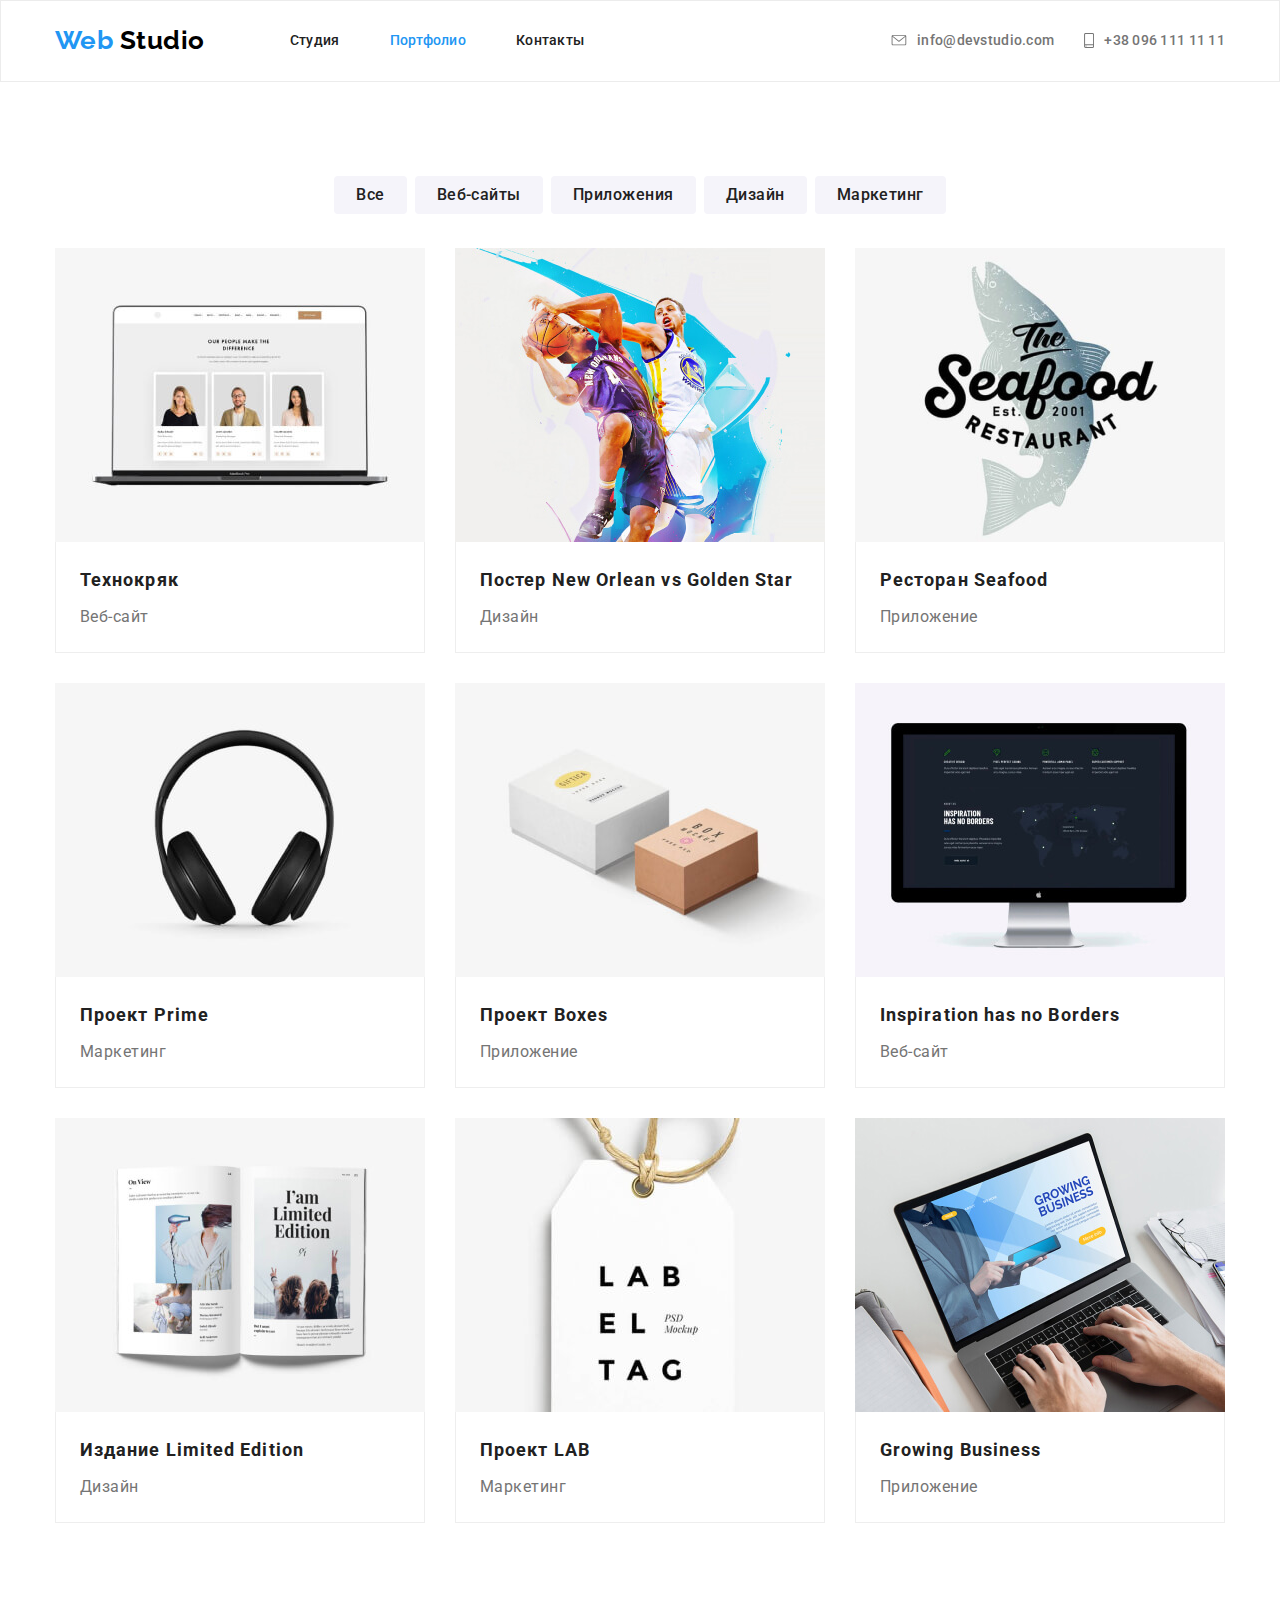
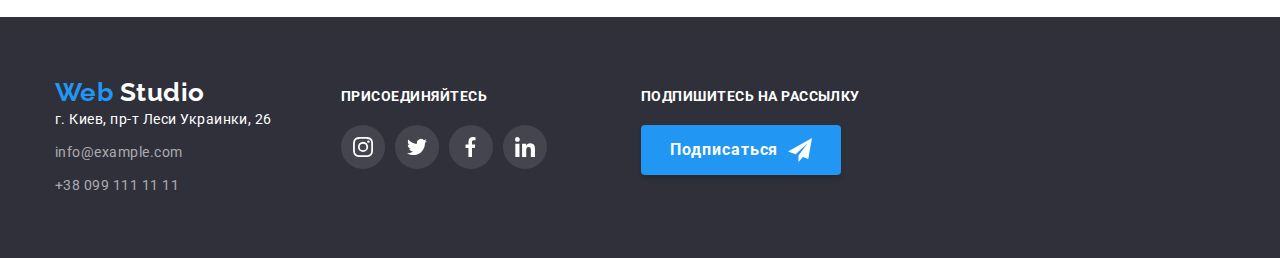
==== portfolio.html @ 4119d402 "copies files from hw-04" ====
<!DOCTYPE html>
<html lang="ru">
  <head>
    <meta charset="UTF-8" />
    <meta name="viewport" content="width=device-width, initial-scale=1.0" />
    <title>Portfolio</title>
    <link
      href="https://fonts.googleapis.com/css2?family=Raleway:wght@700&family=Roboto:wght@400;500;700;900&display=swap"
      rel="stylesheet"
    />
    <link rel="stylesheet" href="./css/style.css" />
    <link rel="stylesheet" href="./css/normalize.css" />
  </head>

  <body>
    <!--header-->
    <header class="header">
      <div class="container header-container">
        <div class="nav-container">
          <nav class="site-nav">
            <a class="webstudio link" href="./index.html" lang="en"
              ><span class="web">Web</span> Studio</a
            >
            <ul class="site-nav-list list">
              <li class="item">
                <a class="link" href="./index.html">Студия</a>
              </li>
              <li class="item">
                <a class="link current" href="./portfolio.html">Портфолио</a>
              </li>
              <li class="item"><a class="link" href="">Контакты</a></li>
            </ul>
          </nav>
        </div>

        <div class="contacts-container">
          <ul class="header-contacts list">
            <li class="item">
              <a
                class="link"
                href="mailto:info@devstudio.com"
                aria-label="Отправить письмо"
              >
                <svg
                  class="header-contacts-icon envelope"
                  width="16"
                  height="11"
                >
                  <use href="./img/sprite.svg#icon-envelope"></use>
                </svg>
                info@devstudio.com</a
              >
            </li>
            <li>
              <a class="link" href="tel:+380961111111" aria-label="Позвонить">
                <svg class="header-contacts-icon" width="10" height="15">
                  <use href="./img/sprite.svg#icon-smartphone"></use></svg
                >+38 096 111 11 11</a
              >
            </li>
          </ul>
        </div>
      </div>
    </header>

    <!-- main -->
    <main>
      <!-- section-portfolio -->
      <section class="portfolio">
        <div class="container">
          <h1 hidden>Портфолио</h1>
          <ul class="filter-list list">
            <li class="item">
              <button type="button" class="filter-btn">Все</button>
            </li>
            <li class="item">
              <button type="button" class="filter-btn">Веб-сайты</button>
            </li>
            <li class="item">
              <button type="button" class="filter-btn">Приложения</button>
            </li>
            <li class="item">
              <button type="button" class="filter-btn">Дизайн</button>
            </li>
            <li class="item">
              <button type="button" class="filter-btn">Маркетинг</button>
            </li>
          </ul>

          <ul class="portfolio-projects list">
            <li class="item">
              <a class="link" href="">
                <img
                  src="./img/portfolio/tehnokryak.jpg"
                  width="370"
                  height="294"
                  alt="Страница сайта"
                />
                <div class="projects-border">
                  <h2 class="title">Технокряк</h2>
                  <p class="subtitle">Веб-сайт</p>
                  <p class="description">
                    Технокряк это современная площадка распространения
                    коронавируса. Компании используют эту платформу для
                    цифрового шпионажа и атак на защищённые сервера конкурентов.
                  </p>
                </div></a
              >
            </li>
            <li class="item">
              <a class="link" href="">
                <img
                  src="./img/portfolio/poster-ball.jpg"
                  width="370"
                  height="294"
                  alt="Постер с баскетболистами"
                />
                <div class="projects-border">
                  <h2 class="title">
                    Постер <span lang="en">New Orlean vs Golden Star</span>
                  </h2>
                  <p class="subtitle">Дизайн</p>
                  <p class="description">
                    Технокряк это современная площадка распространения
                    коронавируса. Компании используют эту платформу для
                    цифрового шпионажа и атак на защищённые сервера конкурентов.
                  </p>
                </div></a
              >
            </li>
            <li class="item">
              <a class="link" href="">
                <img
                  src="./img/portfolio/seafood.jpg"
                  width="370"
                  height="294"
                  alt="Логотип ресторана морепродуктов"
                />
                <div class="projects-border">
                  <h2 class="title">Ресторан <span lang="en">Seafood</span></h2>
                  <p class="subtitle">Приложение</p>
                  <p class="description">
                    Технокряк это современная площадка распространения
                    коронавируса. Компании используют эту платформу для
                    цифрового шпионажа и атак на защищённые сервера конкурентов.
                  </p>
                </div></a
              >
            </li>

            <li class="item">
              <a class="link" href="">
                <img
                  src="./img/portfolio/headphones.jpg"
                  width="370"
                  height="294"
                  alt="Наушники"
                />
                <div class="projects-border">
                  <h2 class="title">Проект <span lang="en">Prime</span></h2>
                  <p class="subtitle">Маркетинг</p>
                  <p class="description">
                    Технокряк это современная площадка распространения
                    коронавируса. Компании используют эту платформу для
                    цифрового шпионажа и атак на защищённые сервера конкурентов.
                  </p>
                </div></a
              >
            </li>
            <li class="item">
              <a class="link" href="">
                <img
                  src="./img/portfolio/boxes.jpg"
                  width="370"
                  height="294"
                  alt="Коробки"
                />
                <div class="projects-border">
                  <h2 class="title">Проект <span lang="en">Boxes</span></h2>
                  <p class="subtitle">Приложение</p>
                  <p class="description">
                    Технокряк это современная площадка распространения
                    коронавируса. Компании используют эту платформу для
                    цифрового шпионажа и атак на защищённые сервера конкурентов.
                  </p>
                </div></a
              >
            </li>
            <li class="item">
              <a class="link" href="">
                <img
                  src="./img/portfolio/desktop-site.jpg"
                  width="370"
                  height="294"
                  alt="Монитор компьютера"
                />
                <div class="projects-border">
                  <h2 class="title" lang="en">Inspiration has no Borders</h2>
                  <p class="subtitle">Веб-сайт</p>
                  <p class="description">
                    Технокряк это современная площадка распространения
                    коронавируса. Компании используют эту платформу для
                    цифрового шпионажа и атак на защищённые сервера конкурентов.
                  </p>
                </div></a
              >
            </li>
            <li class="item">
              <a class="link" href="">
                <img
                  src="./img/portfolio/book.jpg"
                  width="370"
                  height="294"
                  alt="Книга"
                />
                <div class="projects-border">
                  <h2 class="title">
                    Издание <span lang="en">Limited Edition</span>
                  </h2>
                  <p class="subtitle">Дизайн</p>
                  <p class="description">
                    Технокряк это современная площадка распространения
                    коронавируса. Компании используют эту платформу для
                    цифрового шпионажа и атак на защищённые сервера конкурентов.
                  </p>
                </div></a
              >
            </li>
            <li class="item">
              <a class="link" href="">
                <img
                  src="./img/portfolio/label.jpg"
                  width="370"
                  height="294"
                  alt="Лейбл"
                />
                <div class="projects-border">
                  <h2 class="title">Проект <span lang="en">LAB</span></h2>
                  <p class="subtitle">Маркетинг</p>
                  <p class="description">
                    Технокряк это современная площадка распространения
                    коронавируса. Компании используют эту платформу для
                    цифрового шпионажа и атак на защищённые сервера конкурентов.
                  </p>
                </div></a
              >
            </li>
            <li class="item">
              <a class="link" href="">
                <img
                  src="./img/portfolio/laptop.jpg"
                  width="370"
                  height="294"
                  alt="Человек за ноутбуком"
                />
                <div class="projects-border">
                  <h2 class="title" lang="en">Growing Business</h2>
                  <p class="subtitle">Приложение</p>
                  <p class="description">
                    Технокряк это современная площадка распространения
                    коронавируса. Компании используют эту платформу для
                    цифрового шпионажа и атак на защищённые сервера конкурентов.
                  </p>
                </div></a
              >
            </li>
          </ul>
        </div>
      </section>
    </main>
    <!--footer-->
    <footer class="footer">
      <div class="container footer-container">
        <div class="wrapper-address">
          <a class="webstudio link" href="./index.html" lang="en"
            ><span class="web">Web</span> Studio</a
          >
          <address class="address">
            г. Киев, пр-т Леси Украинки, 26
            <ul class="footer-contacts list">
              <li class="item">
                <a
                  class="link"
                  href="mailto:info@example.com"
                  aria-label="Отправить письмо"
                  >info@example.com</a
                >
              </li>
              <li>
                <a class="link" href="tel:+380991111111" aria-label="Позвонить"
                  >+38 099 111 11 11</a
                >
              </li>
            </ul>
          </address>
        </div>
        <div class="wrapper-join-in">
          <p class="join-in">присоединяйтесь</p>
          <ul class="soc-netw-list list">
            <li class="soc-netw footer-link">
              <a class="link" href="" aria-label="Сcылка на Instagram"
                ><svg class="soc-icon-footer">
                  <use href="./img/sprite.svg#icon-inst"></use></svg
              ></a>
            </li>
            <li class="soc-netw footer-link">
              <a class="link" href="" aria-label="Сcылка на Twitter"
                ><svg class="soc-icon-footer">
                  <use href="./img/sprite.svg#icon-twitter"></use></svg
              ></a>
            </li>
            <li class="soc-netw footer-link">
              <a class="link" href="" aria-label="Сcылка на Facebook"
                ><svg class="soc-icon-footer">
                  <use href="./img/sprite.svg#icon-fb"></use></svg
              ></a>
            </li>
            <li class="soc-netw footer-link">
              <a class="link" href="" aria-label="Сcылка на Linkedin"
                ><svg class="soc-icon-footer">
                  <use href="./img/sprite.svg#icon-linkedin"></use></svg
              ></a>
            </li>
          </ul>
        </div>
        <div class="wrapper-subscribe">
          <p class="subscribe">Подпишитесь на рассылку</p>
          <button type="button" class="form-btn">
            Подписаться
            <svg class="form-btn-icon" width="24" height="24">
              <use href="./img/sprite.svg#icon-icon-send"></use>
            </svg>
          </button>
        </div>
      </div>
    </footer>
  </body>
</html>
---- css/style.css ----
/*заголовки  h #212121
  текст p #757575
  цвет ховер #2196f3
  белый #ffffff
  черный #000000
  studio в хедере#ffffff
  фон блока команды #f5f4fa
  фон футера #2f303a
  контакты и мейл-форма в футере rgba(255, 255, 255, 0.6)*/

:root {
  --clear-black-color: #000000;
  --primary-text-color: #212121;
  --secondary-text-color: #757575;
  --accent-color: #2196f3;
  --footer-background: #2f303a;
  --clear-white-color: #ffffff;
  --secondary-bg-color: #f5f4fa;
  --portfolio-projects-bg-color: #eeeeee;
  --button-hover-color: #188ce8;
  --footer-link-color: rgba(255, 255, 255, 0.6);
  --skills-title-bg-color: rgba(47, 48, 58, 0.8);
  --icons-color: #afb1b8;
  --footer-link-bg-color: rgba(255, 255, 255, 0.1);
  --main-font: 'Roboto', sans-serif;
  --secondary-font: 'Raleway', sans-serif;
}
html {
  box-sizing: border-box;
}

*,
*::before,
*::after {
  box-sizing: inherit;
  /* margin: 0; 
  padding: 0;*/
}

body {
  font-family: var(--main-font);
  background-color: var(--clear-white-color);
  color: var(--primary-text-color);
  letter-spacing: 0.03em;
}
.list {
  display: flex;
  padding: 0;
  margin: 0;
  list-style: none;
}
.link {
  display: block;
  text-decoration: none;
}
button {
  font-family: inherit;
  color: inherit;
  letter-spacing: inherit;
  border: none;
  /* border: 1px solid transparent; */
}
h1,
h2,
h3,
p {
  margin: 0;
  padding: 0;
}
img {
  display: block;
}

.container {
  margin-left: auto;
  margin-right: auto;
  width: 1200px;
  padding-left: 15px;
  padding-right: 15px;
}

/* header css */
.header {
  border: 1px solid #ececec;
}
.webstudio {
  display: block;
  font-family: var(--secondary-font);
  font-weight: 700;
  font-size: 26px;
  line-height: 1.19;
}
.web {
  color: var(--accent-color);
}
.header .webstudio {
  padding-top: 24px;
  padding-bottom: 25px;
  margin-right: 85px;
  color: var(--clear-black-color);
}
.header-container,
.site-nav {
  display: flex;
}
.header-container {
  justify-content: space-between;
}
.site-nav-list .item:not(:last-child) {
  margin-right: 50px;
}
.header-contacts .item:not(:last-child) {
  margin-right: 30px;
}
.site-nav-list .link,
.header-contacts .link {
  display: block;
  padding-top: 32px;
  padding-bottom: 32px;
  color: var(--primary-text-color);
  font-weight: 500;
  font-size: 14px;
  line-height: 1.14;
  letter-spacing: 0.02em;
}
.header-contacts .link {
  display: flex;
  justify-content: center;
  align-items: center;
  color: var(--secondary-text-color);
}
.header-contacts-icon {
  margin-right: 10px;
  fill: currentColor;
}
.link:hover,
.link:focus {
  color: var(--accent-color);
}
.site-nav-list .link.current {
  color: var(--accent-color);
}

/* hero css */
.hero {
  max-width: 1600px;
  margin: auto;
  padding-top: 200px;
  padding-bottom: 200px;
  height: 600px;
  background-color: var(--primary-text-color);
  background-image: linear-gradient(
      rgba(47, 48, 58, 0.8),
      rgba(47, 48, 58, 0.8)
    ),
    url(../img/hero.jpg);
  background-repeat: no-repeat;
  background-position: center;
  /* background-size: cover; */
  text-align: center;
}
.hero-title {
  margin-bottom: 30px;
  color: var(--clear-white-color);
  font-weight: 900;
  font-size: 44px;
  line-height: 1.36;
  letter-spacing: 0.06em;
  text-transform: uppercase;
}
.modal-btn,
.form-btn {
  display: inline-block;
  min-width: 200px;
  height: 50px;
  color: var(--clear-white-color);
  background-color: var(--accent-color);
  font-weight: 700;
  font-size: 16px;
  line-height: 1.88;
  text-align: center;
  letter-spacing: 0.06em;
  box-shadow: 0px 4px 4px rgba(0, 0, 0, 0.15);
  border-radius: 4px;
}
.modal-btn {
  padding: 10px 32px;
}
.form-btn {
  display: flex;
  justify-content: center;
  align-items: center;
  padding: 10px 29px;
}
.form-btn-icon {
  margin-left: 10px;
}
.modal-btn:hover,
.modal-btn:focus {
  background-color: var(--button-hover-color);
}

/* common css */
.section.features {
  padding-top: 94px;
  padding-bottom: 47px;
}
.section.skills {
  padding-top: 47px;
  padding-bottom: 94px;
}
.section.team,
.section.clients {
  padding-top: 94px;
  padding-bottom: 94px;
}
.footer {
  padding-top: 60px;
  padding-bottom: 60px;
}
.section-title {
  margin-bottom: 50px;
  font-size: 36px;
  line-height: 1.17;
  text-align: center;
}
.features .title {
  display: inline-block;
  margin-bottom: 10px;
  font-size: 14px;
  line-height: 1.14;
  text-transform: uppercase;
}

/* features css */
.features .item {
  width: calc((100% - 90px) / 4);
}
.features .item:not(:last-child) {
  margin-right: 30px;
}
.features-icon {
  width: 70px;
  height: 70px;
}
.features-bg {
  height: 120px;
  padding: 25px 100px;
  margin-bottom: 30px;
  background-color: var(--secondary-bg-color);
}
.features .description {
  color: var(--secondary-text-color);
  font-size: 14px;
  line-height: 1.71;
}

/* skills css */
.skills .title {
  padding-top: 27px;
  padding-bottom: 27px;
  color: var(--clear-white-color);
  background-color: var(--skills-title-bg-color);
  font-size: 14px;
  line-height: 1.14;
  text-align: center;
  text-transform: uppercase;
}
.skills .item {
  width: calc((100% - 60px) / 3);
}
.skills .item:not(:last-child) {
  margin-right: 30px;
}

/* team css */
.team {
  background-color: var(--secondary-bg-color);
}
.team .item {
  width: calc((100% - 90px) / 4);
  background: #ffffff;
  box-shadow: 0px 2px 1px rgba(0, 0, 0, 0.2), 0px 1px 1px rgba(0, 0, 0, 0.14),
    0px 1px 3px rgba(0, 0, 0, 0.12);
  border-radius: 0px 0px 4px 4px;
}
.team .item:not(:last-child) {
  margin-right: 30px;
}
.team-member {
  margin-bottom: 10px;
  font-weight: 500;
  font-size: 16px;
  line-height: 1.19;
  text-align: center;
}
.team-info {
  padding: 30px 32px 24px;
}
.team .description {
  margin-bottom: 16px;
  color: var(--secondary-text-color);
  font-size: 16px;
  line-height: 1.19;
  text-align: center;
}
.team .soc-netw-list {
  justify-content: space-between;
}
.soc-icon {
  width: 20px;
  height: 20px;
  fill: currentColor;
}
.soc-netw .link {
  justify-content: center;
  align-items: center;
  padding: 12px;
  width: 44px;
  height: 44px;
  border-radius: 50%;
  color: var(--icons-color);
}
.soc-netw .link:hover,
.soc-netw .link:focus {
  color: var(--clear-white-color);
  background-color: var(--accent-color);
}

/* clients css */
.clients .item {
  /* display: block; */
  /* display: flex; */
  justify-content: center;
  align-items: center;
  width: calc((100% - 150px) / 6);
  height: 90px;
  /* border: 1px solid #afb1b8; */
  /* border-radius: 4px; */
}
.clients .item:not(:last-child) {
  margin-right: 30px;
}
.clients .link {
  display: flex;
  justify-content: center;
  align-items: center;
  width: 170px;
  height: 90px;
  border: 1px solid var(--icons-color);
  color: var(--icons-color);
  border-radius: 4px;
}
.clients .link:hover,
.clients .link:focus {
  color: var(--accent-color);
  border-color: var(--accent-color);
}
.clients-icon {
  fill: currentColor;
}

/* footer css */
.footer {
  background: var(--footer-background);
}
.footer-container {
  display: flex;
  align-items: baseline;
}
.footer .webstudio {
  color: var(--clear-white-color);
}
.address {
  color: var(--clear-white-color);
  font-style: normal;
  font-size: 14px;
  line-height: 1.71;
}
.footer-contacts .link {
  color: var(--footer-link-color);
}
.footer-contacts .item {
  margin-top: 9px;
  margin-bottom: 9px;
}
.footer-contacts {
  flex-direction: column;
}
.join-in,
.subscribe {
  margin-bottom: 20px;
  font-weight: 700;
  font-size: 14px;
  line-height: 1.14;
  text-transform: uppercase;
  color: var(--clear-white-color);
}
.wrapper-address {
  margin-right: 69px;
}
.wrapper-join-in {
  width: 206px;
  margin-right: 94px;
}
.footer .soc-netw-list {
  justify-content: space-between;
}
.footer-link .link {
  color: var(--clear-white-color);
  background-color: var(--footer-link-bg-color);
}
.soc-icon-footer {
  width: 20px;
  height: 20px;
  fill: currentColor;
}

/* portfolio main css */
.filter-btn {
  background-color: var(--secondary-bg-color);
  font-weight: 500;
  font-size: 16px;
  line-height: 1.63;
  text-align: center;
  border-radius: 4px;
}
.filter-btn:hover,
.filter-btn:focus {
  color: var(--clear-white-color);
  background-color: var(--accent-color);
  box-shadow: 0px 2px 2px rgba(0, 0, 0, 0.12), 0px 1px 2px rgba(0, 0, 0, 0.08),
    0px 3px 1px rgba(0, 0, 0, 0.1);
}

.filter-list {
  justify-content: center;
  margin-bottom: 34px;
}
.filter-list .item:not(:last-child) {
  margin-right: 8px;
}
.filter-btn {
  padding: 6px 22px;
}

.portfolio {
  padding-top: 94px;
  padding-bottom: 94px;
}
.portfolio-projects {
  flex-wrap: wrap;
}
.portfolio-projects .item {
  width: calc((100% - 60px) / 3);
}
.projects-border {
  padding: 20px 24px;
  border-right: 1px solid #eeeeee;
  border-bottom: 1px solid #eeeeee;
  border-left: 1px solid #eeeeee;
}
.portfolio-projects .item:not(:nth-child(3n)) {
  margin-right: 30px;
}
.portfolio-projects .item.item:not(:nth-last-child(-n + 3)) {
  margin-bottom: 30px;
}
.portfolio-projects .title {
  margin-bottom: 4px;
  color: var(--primary-text-color);
  font-size: 18px;
  line-height: 2;
  letter-spacing: 0.06em;
}
.portfolio-projects .subtitle {
  color: var(--secondary-text-color);
  font-size: 16px;
  line-height: 1.88;
}
.portfolio-projects .description {
  display: none;
  margin: 63px 24px;
  color: var(--secondary-text-color);
  font-size: 18px;
  line-height: 1.56;
}
.portfolio-projects .link:hover,
.portfolio-projects .link:focus {
  box-shadow: 1px 4px 6px rgba(0, 0, 0, 0.16), 0px 4px 4px rgba(0, 0, 0, 0.06),
    0px 1px 1px rgba(0, 0, 0, 0.12);
}
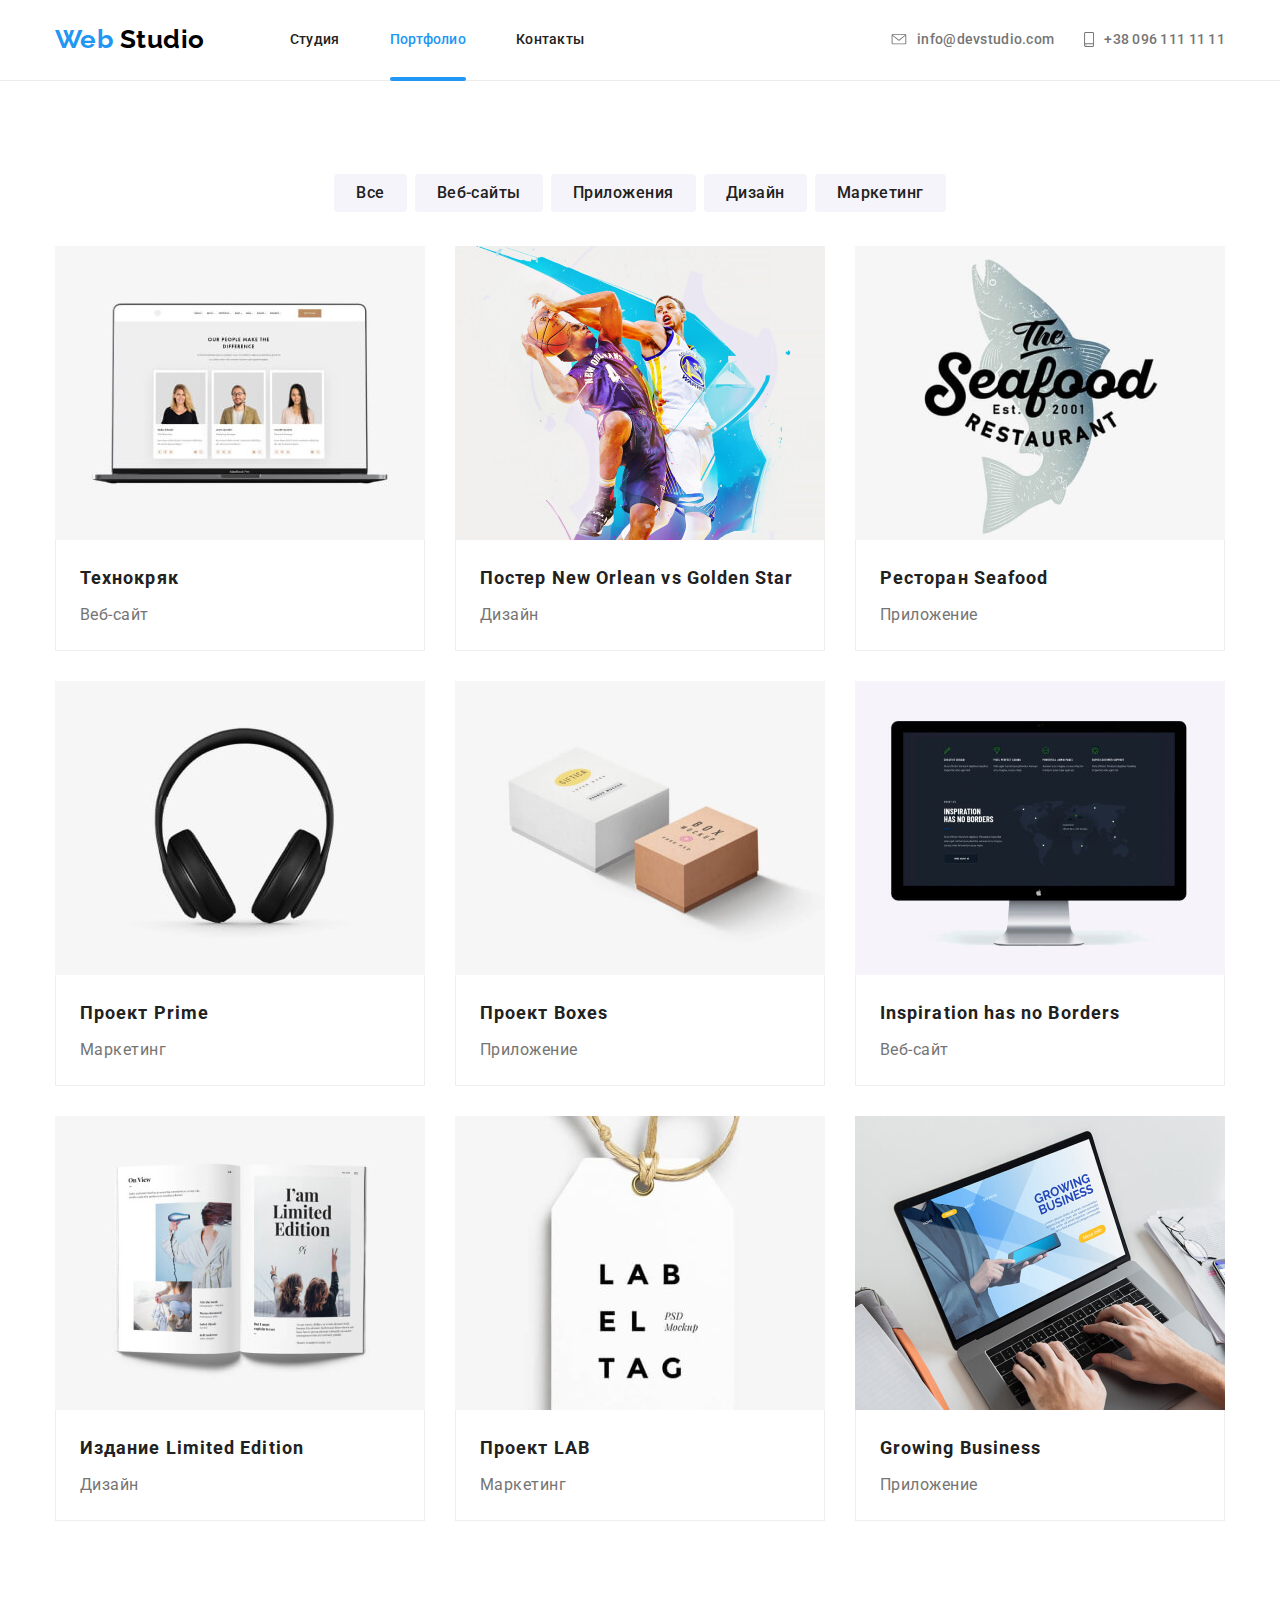
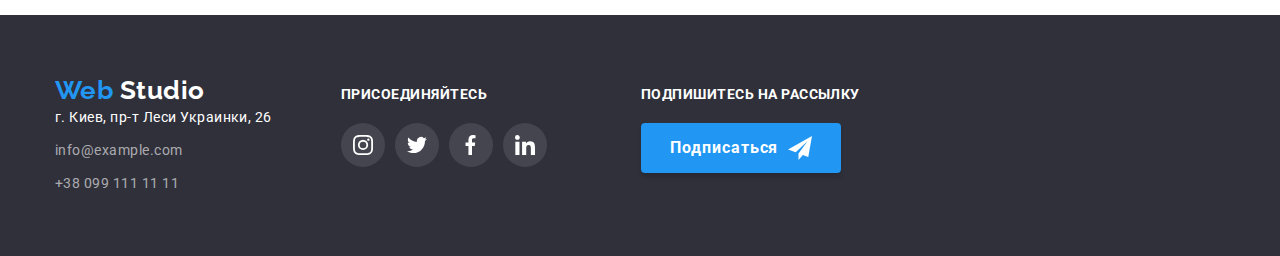
==== commit 13d0222a: "makes hover with text for portfolio cards" ====
--- a/portfolio.html
+++ b/portfolio.html
@@ -14,7 +14,7 @@
 
   <body>
     <!--header-->
-    <header class="header">
+    <header class="header portfolio-header">
       <div class="container header-container">
         <div class="nav-container">
           <nav class="site-nav">
--- a/css/style.css
+++ b/css/style.css
@@ -22,6 +22,7 @@
   --skills-title-bg-color: rgba(47, 48, 58, 0.8);
   --icons-color: #afb1b8;
   --footer-link-bg-color: rgba(255, 255, 255, 0.1);
+  --bg-portfolio-hover: rgba(33, 150, 243, 0.9);
   --main-font: 'Roboto', sans-serif;
   --secondary-font: 'Raleway', sans-serif;
 }
@@ -36,8 +37,11 @@
   /* margin: 0; 
   padding: 0;*/
 }
-
+img {
+  display: block;
+}
 body {
+  padding-top: 80px;
   font-family: var(--main-font);
   background-color: var(--clear-white-color);
   color: var(--primary-text-color);
@@ -80,8 +84,16 @@
 }
 
 /* header css */
+/* .header { 
+  border: 1px solid #ececec;
+}*/
 .header {
-  border: 1px solid #ececec;
+  position: fixed;
+  width: 100%;
+  min-height: 80px;
+  top: 0;
+  z-index: 10;
+  background-color: #fff;
 }
 .webstudio {
   display: block;
@@ -139,6 +151,19 @@
 }
 .site-nav-list .link.current {
   color: var(--accent-color);
+}
+.current {
+  position: relative;
+}
+.current::after {
+  content: '';
+  display: block;
+  width: 100%;
+  height: 4px;
+  background-color: var(--accent-color);
+  position: absolute;
+  bottom: -1px;
+  border-radius: 2px;
 }
 
 /* hero css */
@@ -265,9 +290,14 @@
   line-height: 1.14;
   text-align: center;
   text-transform: uppercase;
+  position: absolute;
+  width: 100%;
+  left: 0;
+  bottom: 0;
 }
 .skills .item {
   width: calc((100% - 60px) / 3);
+  position: relative;
 }
 .skills .item:not(:last-child) {
   margin-right: 30px;
@@ -448,11 +478,15 @@
   padding-top: 94px;
   padding-bottom: 94px;
 }
+.portfolio-header {
+  border-bottom: 1px solid #ececec;
+}
 .portfolio-projects {
   flex-wrap: wrap;
 }
 .portfolio-projects .item {
   width: calc((100% - 60px) / 3);
+  /* position: relative; */
 }
 .projects-border {
   padding: 20px 24px;
@@ -465,6 +499,9 @@
 }
 .portfolio-projects .item.item:not(:nth-last-child(-n + 3)) {
   margin-bottom: 30px;
+}
+.portfolio-projects .link {
+  position: relative;
 }
 .portfolio-projects .title {
   margin-bottom: 4px;
@@ -479,11 +516,24 @@
   line-height: 1.88;
 }
 .portfolio-projects .description {
-  display: none;
-  margin: 63px 24px;
+  position: absolute;
+  width: 100%;
+  height: 294px;
+  top: 0;
+  left: 0;
+  padding: 63px 24px;
   color: var(--secondary-text-color);
   font-size: 18px;
   line-height: 1.56;
+  opacity: 0;
+  transition: 250ms opacity linear;
+}
+.portfolio-projects .link:hover .description,
+.portfolio-projects .link:focus .description {
+  background-color: var(--bg-portfolio-hover);
+  color: var(--clear-white-color);
+  opacity: 1;
+  /* transition: 250ms op; */
 }
 .portfolio-projects .link:hover,
 .portfolio-projects .link:focus {
